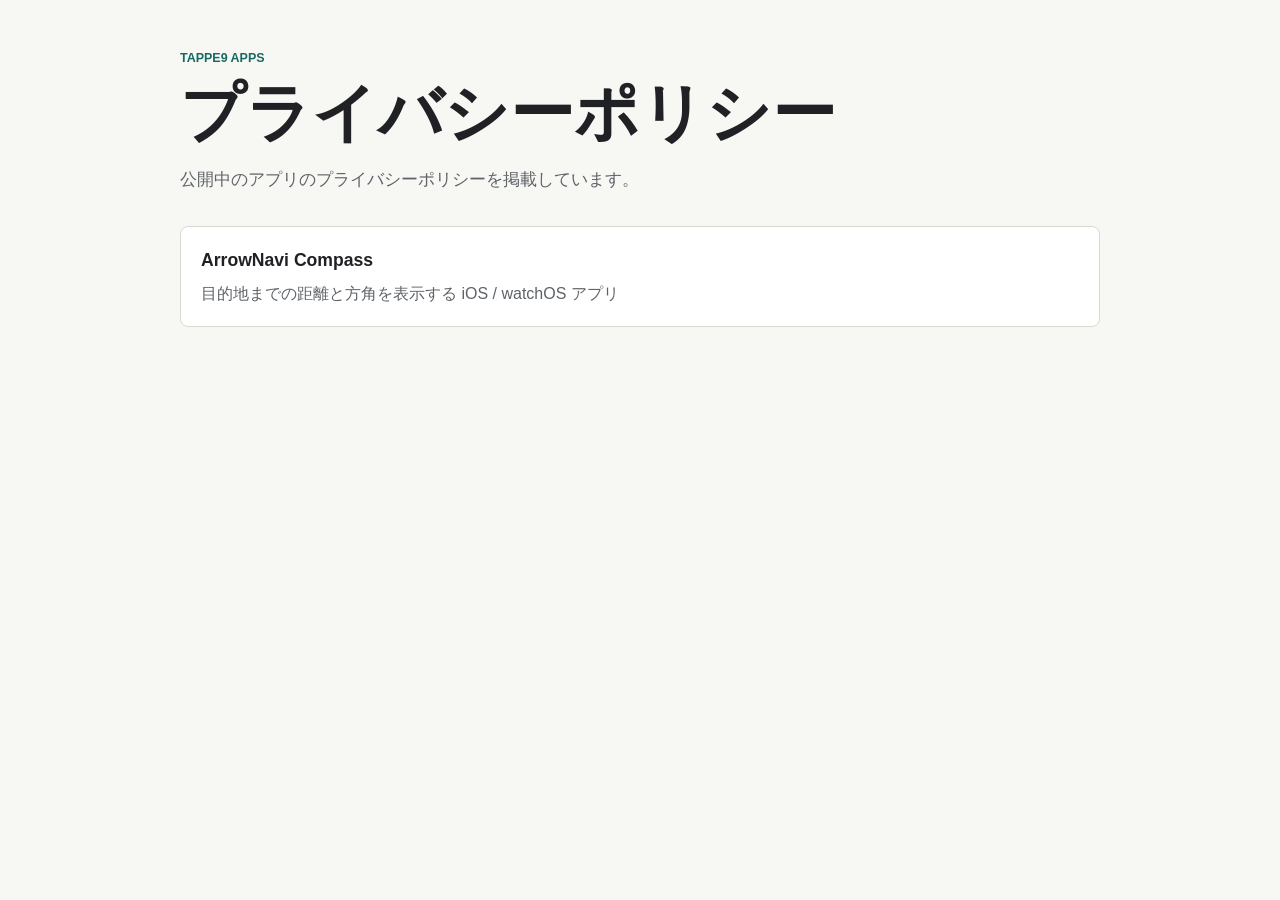
==== index.html @ bf9fe887 "docs: プライバシーポリシー公開サイトを追加" ====
<!doctype html>
<html lang="ja">
<head>
  <meta charset="utf-8">
  <meta name="viewport" content="width=device-width, initial-scale=1">
  <title>Privacy Policies | tappe9</title>
  <link rel="stylesheet" href="/assets/site.css">
</head>
<body>
  <main class="page">
    <header class="site-header">
      <p class="eyebrow">tappe9 apps</p>
      <h1>プライバシーポリシー</h1>
      <p class="lead">公開中のアプリのプライバシーポリシーを掲載しています。</p>
    </header>

    <section class="policy-list" aria-label="公開中のプライバシーポリシー">
      <a class="policy-card" href="/ArrowNavi/privacy-policy/">
        <span class="policy-title">ArrowNavi Compass</span>
        <span class="policy-meta">目的地までの距離と方角を表示する iOS / watchOS アプリ</span>
      </a>
    </section>
  </main>
</body>
</html>
---- assets/site.css ----
:root {
  color-scheme: light dark;
  --background: #f7f7f4;
  --surface: #ffffff;
  --text: #202124;
  --muted: #5f6368;
  --line: #d9d9d2;
  --accent: #176a64;
  --accent-surface: #e8f3ef;
}

@media (prefers-color-scheme: dark) {
  :root {
    --background: #161716;
    --surface: #202220;
    --text: #f2f2ed;
    --muted: #b6bbb5;
    --line: #3a3d39;
    --accent: #8fd6ca;
    --accent-surface: #1d332f;
  }
}

* {
  box-sizing: border-box;
}

body {
  margin: 0;
  background: var(--background);
  color: var(--text);
  font-family: -apple-system, BlinkMacSystemFont, "Helvetica Neue", "Yu Gothic", YuGothic, sans-serif;
  line-height: 1.75;
}

a {
  color: var(--accent);
  text-decoration-thickness: 0.08em;
  text-underline-offset: 0.18em;
}

.page {
  width: min(920px, calc(100% - 32px));
  margin: 0 auto;
  padding: 48px 0 72px;
}

.document {
  width: min(760px, calc(100% - 32px));
}

.site-header {
  margin-bottom: 32px;
}

.eyebrow {
  margin: 0 0 8px;
  color: var(--accent);
  font-size: 0.78rem;
  font-weight: 700;
  letter-spacing: 0;
  text-transform: uppercase;
}

h1 {
  margin: 0;
  font-size: clamp(2rem, 6vw, 4rem);
  line-height: 1.1;
}

h2 {
  margin: 40px 0 12px;
  padding-top: 24px;
  border-top: 1px solid var(--line);
  font-size: 1.45rem;
  line-height: 1.35;
}

h3 {
  margin: 24px 0 8px;
  font-size: 1.05rem;
  line-height: 1.4;
}

p {
  margin: 0 0 16px;
}

.lead {
  max-width: 680px;
  margin-top: 16px;
  color: var(--muted);
  font-size: 1.08rem;
}

.policy-list {
  display: grid;
  gap: 12px;
}

.policy-card {
  display: block;
  padding: 18px 20px;
  border: 1px solid var(--line);
  border-radius: 8px;
  background: var(--surface);
  color: var(--text);
  text-decoration: none;
}

.policy-card:hover {
  border-color: var(--accent);
  background: var(--accent-surface);
}

.policy-title,
.policy-meta {
  display: block;
}

.policy-title {
  font-size: 1.1rem;
  font-weight: 700;
}

.policy-meta {
  margin-top: 4px;
  color: var(--muted);
}

.breadcrumb {
  display: flex;
  flex-wrap: wrap;
  gap: 8px;
  margin-bottom: 24px;
  color: var(--muted);
  font-size: 0.92rem;
}

.breadcrumb a {
  color: inherit;
}
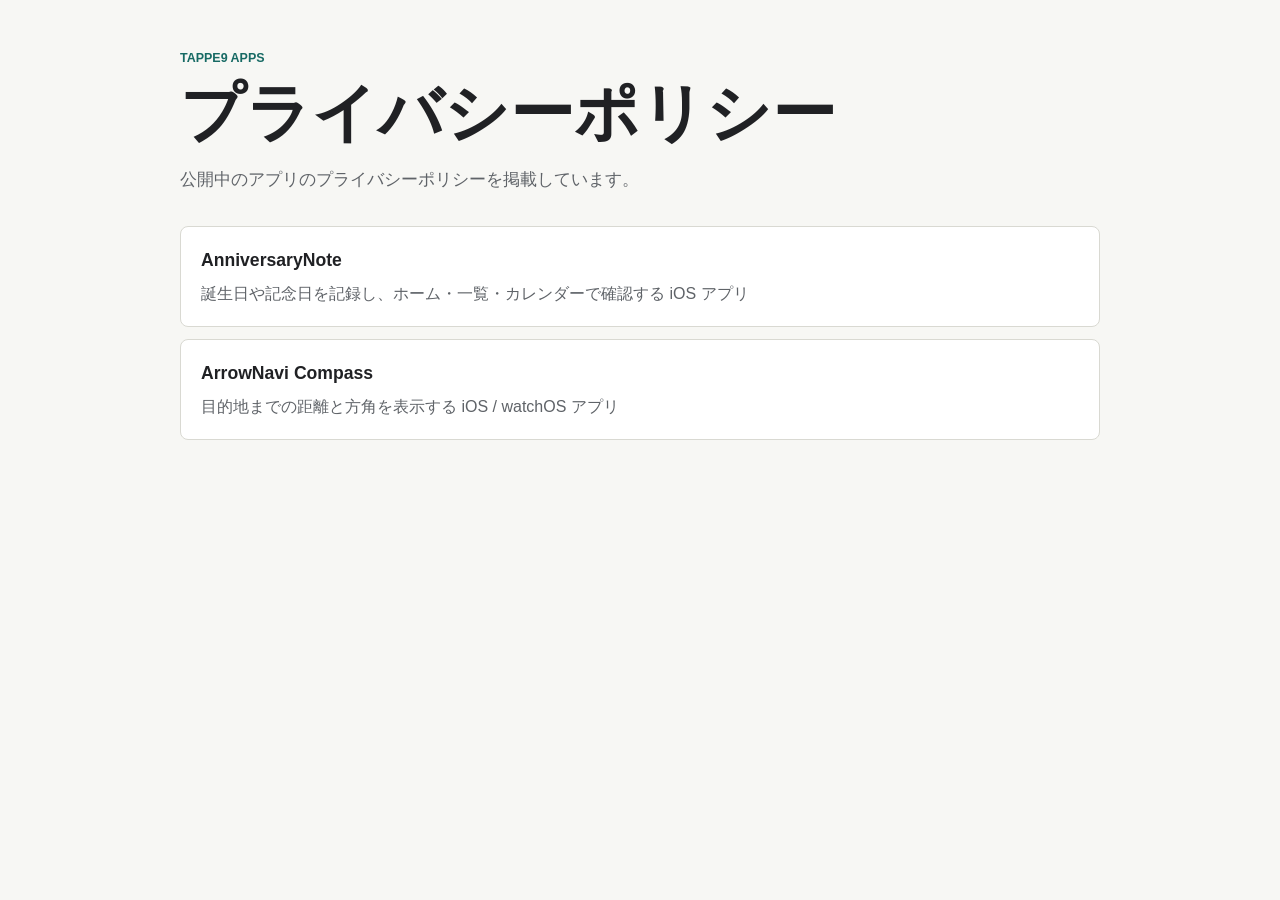
==== commit c7f17e89: "docs(anniversarynote): サポートとプライバシーページを追加" ====
--- a/index.html
+++ b/index.html
@@ -15,6 +15,10 @@
     </header>
 
     <section class="policy-list" aria-label="公開中のプライバシーポリシー">
+      <a class="policy-card" href="/AnniversaryNote/privacy-policy/">
+        <span class="policy-title">AnniversaryNote</span>
+        <span class="policy-meta">誕生日や記念日を記録し、ホーム・一覧・カレンダーで確認する iOS アプリ</span>
+      </a>
       <a class="policy-card" href="/ArrowNavi/privacy-policy/">
         <span class="policy-title">ArrowNavi Compass</span>
         <span class="policy-meta">目的地までの距離と方角を表示する iOS / watchOS アプリ</span>
